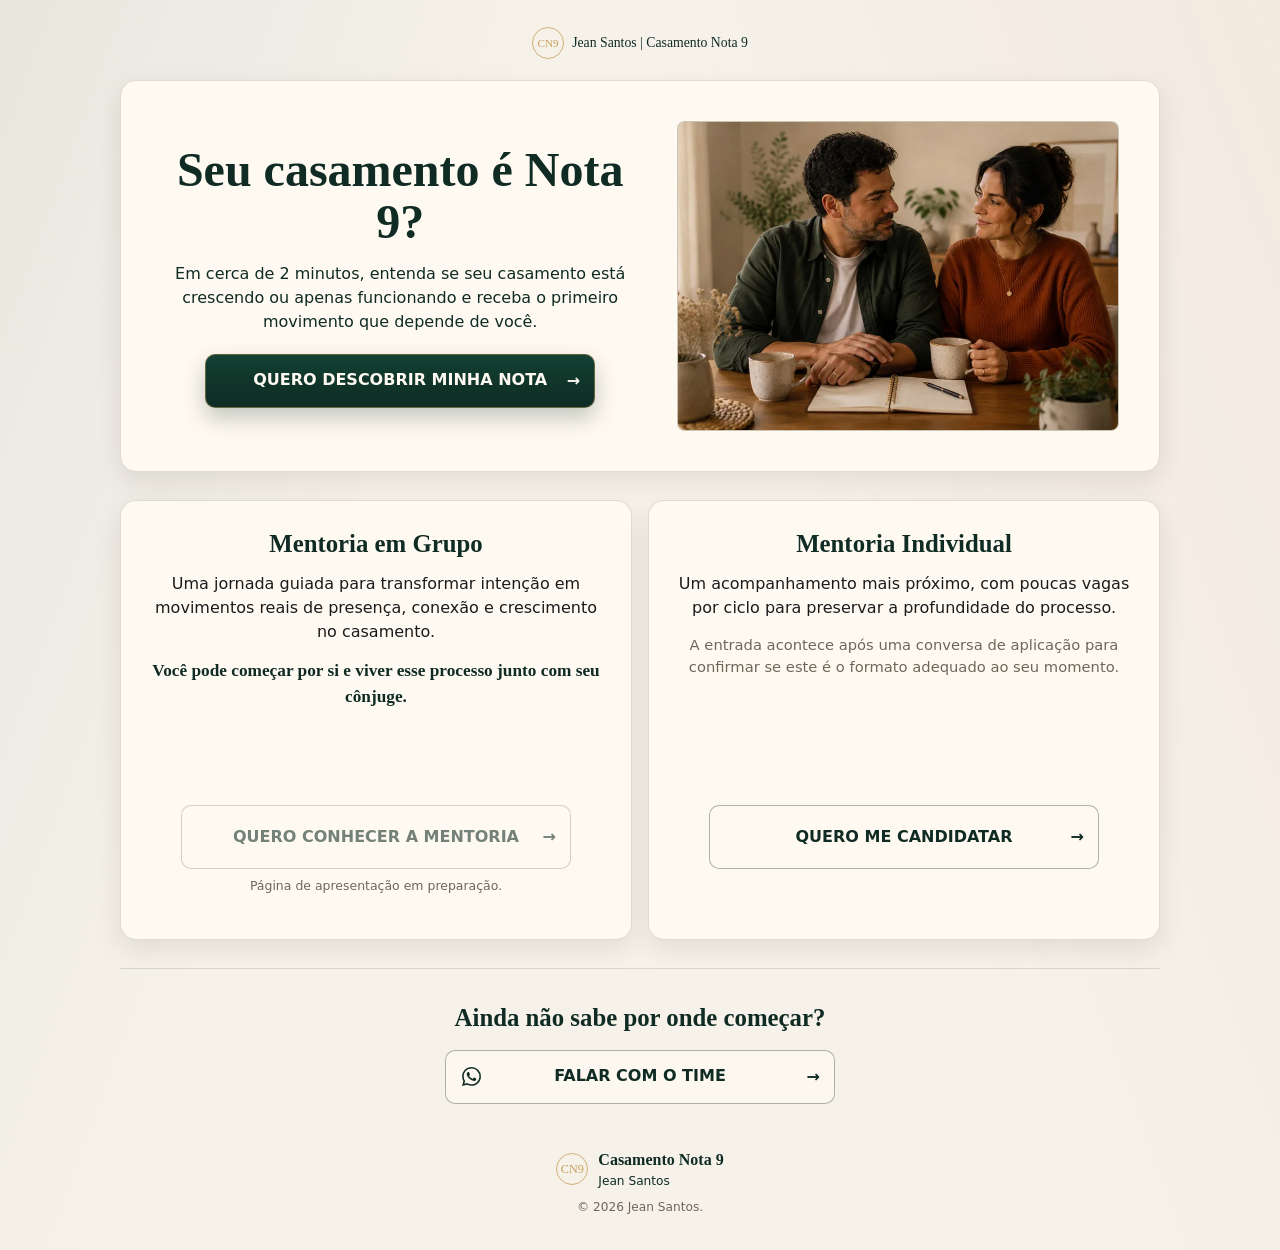
==== linkbio/index.html @ d544484c "feat: publish link bio hub" ====
<!doctype html>
<html lang="pt-BR">
  <head>
    <meta charset="utf-8">
    <meta name="viewport" content="width=device-width, initial-scale=1">
    <meta name="description" content="Comece pelo Diagnóstico Casamento Nota 9 ou conheça os acompanhamentos de Jean Santos para dar o próximo passo.">
    <meta name="theme-color" content="#f6f2ea">
    <link rel="canonical" href="https://casamentonota9.vercel.app/linkbio">
    <meta property="og:type" content="website">
    <meta property="og:locale" content="pt_BR">
    <meta property="og:site_name" content="Casamento Nota 9">
    <meta property="og:title" content="Casamento Nota 9 | Diagnóstico e Mentorias">
    <meta property="og:description" content="Comece pelo Diagnóstico ou conheça os acompanhamentos para dar o próximo passo.">
    <meta property="og:url" content="https://casamentonota9.vercel.app/linkbio">
    <meta property="og:image" content="https://casamentonota9.vercel.app/quiz/assets/images/intro-casal-presente.jpg">
    <meta property="og:image:width" content="1280">
    <meta property="og:image:height" content="800">
    <meta property="og:image:alt" content="Casal conversando com proximidade e atenção em casa.">
    <title>Casamento Nota 9 | Diagnóstico e Mentorias</title>
    <link rel="icon" href="/quiz/assets/icons/favicon.svg?v=20260721-1" type="image/svg+xml">
    <link rel="preload" href="/linkbio/assets/images/casal-presente.webp" as="image" type="image/webp" fetchpriority="high">
    <link rel="stylesheet" href="/quiz/assets/css/styles.css?v=20260721-1">
    <link rel="stylesheet" href="/linkbio/assets/css/styles.css?v=20260722-4">
  </head>
  <body class="linkbio-body">
    <div class="linkbio-shell">
      <header class="brand-header linkbio-header" aria-label="Identidade Casamento Nota 9">
        <span class="brand-mark" aria-hidden="true">CN9</span>
        <span>Jean Santos | Casamento Nota 9</span>
      </header>

      <main class="linkbio-page">
        <section class="diagnostic-card" aria-labelledby="diagnostic-title">
          <div class="diagnostic-copy">
            <h1 id="diagnostic-title">Seu casamento é Nota 9?</h1>
            <p>Em cerca de 2 minutos, entenda se seu casamento está crescendo ou apenas funcionando e receba o primeiro movimento que depende de você.</p>
            <a class="button button-primary destination-cta" data-destination="diagnostico" href="https://casamentonota9.vercel.app/quiz">
              <span class="button-label">QUERO DESCOBRIR MINHA NOTA</span>
              <span class="button-arrow" aria-hidden="true">&rarr;</span>
            </a>
          </div>

          <figure class="diagnostic-visual">
            <picture>
              <source srcset="/linkbio/assets/images/casal-presente.webp" type="image/webp">
              <img src="/quiz/assets/images/intro-casal-presente.jpg" alt="Casal conversando com proximidade e atenção enquanto faz planos em casa." width="1280" height="800" loading="eager" decoding="async" fetchpriority="high">
            </picture>
          </figure>
        </section>

        <section class="mentoring-section" aria-label="Acompanhamentos">
          <div class="mentoring-grid">
            <article class="mentoring-card">
              <div class="mentoring-copy">
                <h2>Mentoria em Grupo</h2>
                <p>Uma jornada guiada para transformar intenção em movimentos reais de presença, conexão e crescimento no casamento.</p>
                <p class="card-highlight">Você pode começar por si e viver esse processo junto com seu cônjuge.</p>
              </div>
              <div class="card-action">
                <button class="button button-secondary destination-cta is-disabled" id="group-mentoring-cta" type="button" data-destination="mentoria_grupo" aria-disabled="true" aria-describedby="group-mentoring-status">
                  <span class="button-label">QUERO CONHECER A MENTORIA</span>
                  <span class="button-arrow" aria-hidden="true">&rarr;</span>
                </button>
                <p class="availability-note" id="group-mentoring-status">Página de apresentação em preparação.</p>
              </div>
            </article>

            <article class="mentoring-card">
              <div class="mentoring-copy">
                <h2>Mentoria Individual</h2>
                <p>Um acompanhamento mais próximo, com poucas vagas por ciclo para preservar a profundidade do processo.</p>
                <p class="application-note">A entrada acontece após uma conversa de aplicação para confirmar se este é o formato adequado ao seu momento.</p>
              </div>
              <div class="card-action">
                <a class="button button-secondary destination-cta" id="individual-mentoring-cta" data-destination="mentoria_individual" href="https://wa.me/554391392143" target="_blank" rel="noopener noreferrer">
                  <span class="button-label">QUERO ME CANDIDATAR</span>
                  <span class="button-arrow" aria-hidden="true">&rarr;</span>
                </a>
              </div>
            </article>
          </div>
        </section>

        <section class="care-section" aria-labelledby="care-title">
          <h2 id="care-title">Ainda não sabe por onde começar?</h2>
          <a class="button button-secondary destination-cta" id="care-team-cta" data-destination="time_cuidados" href="https://wa.me/554391392143" target="_blank" rel="noopener noreferrer">
            <svg class="whatsapp-icon" aria-hidden="true" viewBox="0 0 24 24" focusable="false">
              <path d="M17.472 14.382c-.297-.149-1.758-.867-2.03-.967-.273-.099-.471-.148-.67.15-.197.297-.767.966-.94 1.164-.173.199-.347.223-.644.075-.297-.15-1.255-.463-2.39-1.475-.883-.788-1.48-1.761-1.653-2.059-.173-.297-.018-.458.13-.606.134-.133.298-.347.446-.52.149-.174.198-.298.298-.497.099-.198.05-.371-.025-.52-.075-.149-.669-1.612-.916-2.207-.242-.579-.487-.5-.669-.51-.173-.008-.371-.01-.57-.01-.198 0-.52.075-.792.372-.272.297-1.04 1.016-1.04 2.479 0 1.462 1.065 2.875 1.213 3.074.149.198 2.095 3.2 5.076 4.487.709.306 1.262.489 1.694.625.712.227 1.36.195 1.871.118.571-.085 1.758-.719 2.006-1.413.248-.694.248-1.289.173-1.413-.074-.124-.272-.198-.57-.347m-5.421 7.403h-.004a9.87 9.87 0 0 1-5.031-1.378l-.361-.214-3.741.982.998-3.648-.235-.374a9.86 9.86 0 0 1-1.51-5.26c.001-5.45 4.436-9.884 9.888-9.884 2.64 0 5.122 1.03 6.988 2.898a9.825 9.825 0 0 1 2.895 6.994c-.003 5.45-4.437 9.884-9.887 9.884m8.413-18.297A11.815 11.815 0 0 0 12.05 0C5.495 0 .16 5.335.157 11.892c0 2.096.547 4.142 1.588 5.945L.057 24l6.305-1.654a11.882 11.882 0 0 0 5.683 1.448h.005c6.554 0 11.89-5.335 11.893-11.893a11.821 11.821 0 0 0-3.48-8.413Z"/>
            </svg>
            <span class="button-label">FALAR COM O TIME</span>
            <span class="button-arrow" aria-hidden="true">&rarr;</span>
          </a>
        </section>
      </main>

      <footer class="linkbio-footer">
        <div class="footer-identity">
          <span class="brand-mark" aria-hidden="true">CN9</span>
          <p><strong>Casamento Nota 9</strong><span>Jean Santos</span></p>
        </div>
        <p>&copy; <span id="copyright-year">2026</span> Jean Santos.</p>
      </footer>
    </div>

    <script src="/quiz/assets/js/config.js?v=20260721-1" defer></script>
    <script src="/quiz/assets/js/tracking.js?v=20260722-3" defer></script>
    <script src="/linkbio/assets/js/config.js?v=20260722-3" defer></script>
    <script src="/linkbio/assets/js/app.js?v=20260722-3" defer></script>
  </body>
</html>
---- quiz/assets/css/styles.css ----
:root {
  --marfim: #f6f2ea;
  --marfim-2: #fffaf1;
  --areia: #e8ddcb;
  --areia-2: #d7c8ae;
  --verde: #0f2b23;
  --verde-2: #365a48;
  --terracota: #c65a3a;
  --ouro: #c8a15a;
  --azul: #2f5ba8;
  --grafite: #1b1b1b;
  --muted: #6f665a;
  --line: rgba(15, 43, 35, 0.14);
  --shadow: 0 18px 48px rgba(31, 24, 12, 0.12);
  --soft-shadow: 0 10px 26px rgba(31, 24, 12, 0.09);
  --radius: 16px;
  --radius-sm: 8px;
  --serif: Georgia, "Times New Roman", serif;
  --sans: Inter, system-ui, -apple-system, BlinkMacSystemFont, "Segoe UI", sans-serif;
  --panel-inline: 20px;
  --panel-block-start: 24px;
  --panel-block-end: 20px;
}

* {
  box-sizing: border-box;
}

html {
  background: var(--marfim);
  color: var(--grafite);
  overflow-x: hidden;
}

body {
  min-width: 320px;
  margin: 0;
  font-family: var(--sans);
  font-size: 16px;
  line-height: 1.5;
  letter-spacing: 0;
  color: var(--grafite);
  background:
    linear-gradient(110deg, rgba(15, 43, 35, 0.06), transparent 32%),
    linear-gradient(250deg, rgba(198, 90, 58, 0.06), transparent 38%),
    var(--marfim);
}

body::before {
  position: fixed;
  inset: 0;
  z-index: -1;
  pointer-events: none;
  content: "";
  background-image:
    linear-gradient(rgba(15, 43, 35, 0.025) 1px, transparent 1px),
    linear-gradient(90deg, rgba(15, 43, 35, 0.025) 1px, transparent 1px);
  background-size: 28px 28px;
  mask-image: linear-gradient(to bottom, rgba(0, 0, 0, 0.55), transparent 72%);
}

img {
  display: block;
  max-width: 100%;
}

a {
  color: inherit;
  text-decoration-color: rgba(198, 90, 58, 0.5);
  text-underline-offset: 0.2em;
}

button,
input {
  font: inherit;
}

button {
  cursor: pointer;
}

h1,
h2,
h3,
p {
  margin-top: 0;
}

h1,
h2,
h3 {
  font-family: var(--serif);
  color: var(--verde);
  font-weight: 600;
  line-height: 1.08;
  letter-spacing: 0;
}

h1 {
  font-size: 2.35rem;
}

h2 {
  font-size: 1.9rem;
}

h3 {
  font-size: 1.22rem;
}

.quiz-shell,
.result-shell {
  width: 100%;
  min-height: 100svh;
  display: flex;
  flex-direction: column;
  align-items: center;
  justify-content: center;
  gap: 12px;
  padding: 18px;
}

.quiz-card,
.result-page {
  width: min(100%, 440px);
  position: relative;
  overflow: hidden;
  border: 1px solid var(--line);
  border-radius: 28px;
  background:
    linear-gradient(180deg, rgba(255, 250, 241, 0.94), rgba(246, 242, 234, 0.96)),
    var(--marfim);
  box-shadow: var(--shadow);
}

.quiz-card {
  min-height: calc(100svh - 136px);
  display: flex;
  flex-direction: column;
}

.result-page {
  width: min(100%, 760px);
  overflow: hidden;
}

.brand-header {
  width: min(100%, 440px);
  display: flex;
  align-items: center;
  justify-content: center;
  gap: 8px;
  padding: 0 4px;
  color: var(--verde);
  font-family: var(--serif);
  font-size: 0.86rem;
  text-align: center;
}

.result-shell > .brand-header {
  width: min(100%, 760px);
}

.brand-mark {
  width: 32px;
  height: 32px;
  display: inline-grid;
  flex: 0 0 32px;
  place-items: center;
  border: 1px solid rgba(200, 161, 90, 0.8);
  border-radius: 50%;
  color: var(--ouro);
  font-size: 0.7rem;
  font-family: var(--serif);
}

.eyebrow {
  display: inline-flex;
  align-items: center;
  justify-content: center;
  gap: 8px;
  margin: 0 auto 14px;
  color: var(--terracota);
  font-family: var(--serif);
  font-size: 0.78rem;
  text-transform: uppercase;
  letter-spacing: 0;
}

.eyebrow::before,
.eyebrow::after {
  width: 28px;
  height: 1px;
  content: "";
  background: var(--ouro);
}

.intro-hero,
.instruction-panel,
.question-panel,
.interstitial-panel,
.processing-panel,
.lead-panel {
  width: 100%;
  flex: 1;
  display: flex;
  flex-direction: column;
  padding: var(--panel-block-start) var(--panel-inline) var(--panel-block-end);
}

.intro-hero {
  justify-content: flex-start;
  text-align: center;
}

.intro-hero h1 {
  font-size: 2.2rem;
}

.intro-main {
  margin-bottom: 18px;
  color: var(--verde);
  font-size: 1.06rem;
}

.support-text,
.microcopy,
.privacy-note,
.context-note,
.quiet-line {
  color: var(--muted);
  font-size: 0.92rem;
}

.intro-visual {
  width: 100%;
  height: clamp(180px, 50vw, 220px);
  display: block;
  overflow: hidden;
  margin: 6px 0 18px;
  border: 1px solid rgba(15, 43, 35, 0.14);
  border-radius: var(--radius);
  background: var(--areia);
  box-shadow: var(--soft-shadow);
}

.intro-visual img {
  width: 100%;
  height: 100%;
  object-fit: cover;
  object-position: center 48%;
}

.button {
  min-height: 54px;
  width: 100%;
  display: inline-flex;
  align-items: center;
  justify-content: center;
  gap: 12px;
  border-radius: 10px;
  border: 1px solid transparent;
  padding: 14px 18px;
  font-weight: 650;
  text-align: center;
  text-decoration: none;
  transition: transform 160ms ease, box-shadow 160ms ease, background 160ms ease, border-color 160ms ease;
}

.button:hover {
  transform: translateY(-1px);
}

.button:focus-visible,
.answer-option:focus-visible,
.back-button:focus-visible,
summary:focus-visible,
input:focus-visible {
  outline: 3px solid rgba(47, 91, 168, 0.24);
  outline-offset: 3px;
}

.button-primary {
  color: var(--marfim-2);
  background: linear-gradient(180deg, #124032, var(--verde));
  border-color: rgba(200, 161, 90, 0.45);
  box-shadow: 0 10px 22px rgba(15, 43, 35, 0.25);
}

.button-primary:disabled {
  cursor: not-allowed;
  opacity: 0.48;
  transform: none;
  box-shadow: none;
}

.button-secondary {
  color: var(--verde);
  background: rgba(255, 250, 241, 0.76);
  border-color: rgba(15, 43, 35, 0.34);
}

.button.loading {
  pointer-events: none;
  opacity: 0.7;
}

.mini-footer {
  width: min(100%, 440px);
  padding: 2px 16px 0;
  text-align: center;
}

.mini-footer p {
  margin-bottom: 4px;
  color: var(--muted);
  font-size: 0.74rem;
}

.mini-footer nav {
  display: inline-flex;
  flex-wrap: wrap;
  justify-content: center;
  gap: 8px;
  color: var(--verde);
  font-size: 0.76rem;
}

.result-shell > .mini-footer {
  width: min(100%, 760px);
}

.result-shell {
  justify-content: flex-start;
}

.instruction-panel {
  justify-content: flex-start;
  text-align: center;
}

.instruction-panel > p {
  color: var(--verde);
}

.instruction-notes {
  display: flex;
  flex-wrap: wrap;
  justify-content: center;
  gap: 6px 0;
  margin: 18px 0 22px;
  color: var(--muted) !important;
  font-size: 0.84rem;
}

.instruction-notes span + span::before {
  margin: 0 8px;
  color: var(--ouro);
  content: "·";
}

.question-panel {
  justify-content: flex-start;
}

.progress-row {
  display: grid;
  gap: 8px;
  margin-bottom: 18px;
}

.progress-pill {
  color: var(--muted);
  font-size: 0.82rem;
  font-weight: 700;
}

.progress-track {
  width: 100%;
  height: 7px;
  overflow: hidden;
  border: 1px solid rgba(15, 43, 35, 0.12);
  border-radius: 999px;
  background: rgba(232, 221, 203, 0.78);
}

.progress-track span {
  display: block;
  height: 100%;
  border-radius: inherit;
  background: var(--verde);
  transition: width 220ms ease;
}

.question-panel h1 {
  margin-bottom: 22px;
  font-size: 2.05rem;
}

.answers {
  display: grid;
  gap: 12px;
}

.answer-option {
  width: 100%;
  min-height: 66px;
  display: grid;
  grid-template-columns: 38px 1fr 26px;
  gap: 12px;
  align-items: center;
  border: 1px solid rgba(15, 43, 35, 0.15);
  border-radius: var(--radius-sm);
  padding: 12px;
  text-align: left;
  color: var(--grafite);
  background: rgba(255, 250, 241, 0.72);
  transition: border-color 160ms ease, background 160ms ease, transform 160ms ease;
}

.answer-option:hover {
  border-color: rgba(15, 43, 35, 0.35);
  transform: translateY(-1px);
}

.answer-option.selected {
  border-color: var(--verde);
  background: rgba(54, 90, 72, 0.11);
}

.answer-letter,
.answer-check {
  width: 34px;
  height: 34px;
  display: inline-grid;
  place-items: center;
  border: 1px solid var(--line);
  border-radius: 50%;
  color: var(--verde);
  background: rgba(255, 250, 241, 0.8);
  font-weight: 700;
}

.answer-option.selected .answer-letter,
.answer-option.selected .answer-check {
  color: var(--marfim-2);
  background: var(--verde);
}

.answer-check {
  opacity: 0;
  transform: scale(0.85);
}

.answer-option.selected .answer-check {
  opacity: 1;
  transform: scale(1);
}

.back-button {
  width: max-content;
  display: inline-flex;
  align-self: flex-start;
  align-items: center;
  gap: 8px;
  margin-top: 18px;
  border: 0;
  padding: 10px 0;
  color: var(--verde);
  background: transparent;
}

.interstitial-panel {
  justify-content: flex-start;
  text-align: center;
}

.processing-panel {
  justify-content: center;
  text-align: center;
}

.interstitial-panel h1 {
  font-size: 2.2rem;
}

.interstitial-panel > p {
  color: var(--verde);
}

.interstitial-panel .back-button {
  align-self: flex-start;
}

.scene-visual {
  display: block;
  aspect-ratio: 4 / 3;
  overflow: hidden;
  margin: 22px 0;
  border: 1px solid rgba(15, 43, 35, 0.12);
  border-radius: var(--radius);
  background: var(--areia);
  box-shadow: var(--soft-shadow);
}

.scene-visual img {
  width: 100%;
  height: 100%;
  object-fit: cover;
}

.processing-mark {
  display: flex;
  justify-content: center;
  gap: 8px;
  margin-bottom: 22px;
}

.processing-mark span {
  width: 12px;
  height: 12px;
  border-radius: 50%;
  background: var(--verde);
  animation: pulse 900ms ease-in-out infinite;
}

.processing-mark span:nth-child(2) {
  animation-delay: 120ms;
  background: var(--ouro);
}

.processing-mark span:nth-child(3) {
  animation-delay: 240ms;
  background: var(--terracota);
}

.processing-bar {
  height: 8px;
  overflow: hidden;
  margin-top: 22px;
  border-radius: 999px;
  background: var(--areia);
}

.processing-bar span {
  display: block;
  width: 44%;
  height: 100%;
  border-radius: inherit;
  background: var(--verde);
  animation: loading 1500ms ease-in-out infinite;
}

@keyframes pulse {
  0%,
  100% {
    transform: translateY(0);
    opacity: 0.45;
  }
  50% {
    transform: translateY(-5px);
    opacity: 1;
  }
}

@keyframes loading {
  0% {
    transform: translateX(-100%);
  }
  100% {
    transform: translateX(240%);
  }
}

.lead-panel {
  text-align: center;
}

.lead-panel h1 {
  font-size: 2.3rem;
}

.authority-layout {
  display: grid;
  gap: 16px;
  align-items: start;
  margin: 18px 0;
}

.jean-photo {
  width: 100%;
  justify-self: center;
  overflow: hidden;
  aspect-ratio: 8 / 5;
  border: 1px solid rgba(15, 43, 35, 0.12);
  border-radius: var(--radius);
  background: var(--areia);
  box-shadow: var(--soft-shadow);
}

.jean-photo img {
  width: 100%;
  height: 100%;
  object-fit: cover;
}

.authority-copy {
  text-align: left;
}

.authority-copy h2,
.form-heading h2 {
  margin-bottom: 8px;
  font-family: var(--sans);
  font-size: 1.05rem;
  line-height: 1.32;
}

.thesis-line {
  margin-bottom: 0;
  color: var(--terracota);
  font-family: var(--serif);
  font-size: 1.2rem;
  line-height: 1.2;
}

.proof-grid {
  display: grid;
  gap: 8px;
  margin: 10px 0 18px;
  text-align: left;
}

.proof-grid span {
  display: grid;
  grid-template-columns: 28px 1fr;
  gap: 10px;
  align-items: start;
  padding: 6px 2px;
  color: var(--verde);
  font-size: 0.9rem;
}

.proof-grid span::before,
.fit-list li::before {
  width: 28px;
  height: 28px;
  display: inline-grid;
  place-items: center;
  content: "✓";
  border-radius: 50%;
  color: var(--ouro);
  background: var(--verde);
  font-weight: 700;
}

.lead-form {
  display: grid;
  gap: 10px;
  margin-top: 6px;
  padding: 14px;
  border: 1px solid var(--line);
  border-radius: var(--radius);
  background: rgba(255, 250, 241, 0.78);
  box-shadow: var(--soft-shadow);
}

.form-heading {
  text-align: left;
}

.form-heading p {
  margin-bottom: 2px;
  color: var(--muted);
  font-size: 0.9rem;
}

.lead-form label {
  display: grid;
  gap: 6px;
  text-align: left;
}

.lead-form label span {
  color: var(--verde);
  font-size: 0.82rem;
  font-weight: 700;
}

.lead-form input {
  width: 100%;
  min-height: 52px;
  border: 1px solid rgba(15, 43, 35, 0.16);
  border-radius: var(--radius-sm);
  padding: 12px 14px;
  color: var(--grafite);
  background: rgba(255, 250, 241, 0.9);
}

.lead-form .privacy-note {
  margin-bottom: 0;
  font-size: 0.78rem;
}

.section-band {
  width: 100%;
  margin: 0;
  padding: 30px 22px;
  border: 0;
  border-top: 1px solid var(--line);
  border-radius: 0;
  background: transparent;
  box-shadow: none;
}

.section-band > :last-child {
  margin-bottom: 0;
}

.result-page .eyebrow {
  display: flex;
  width: max-content;
  max-width: 100%;
}

.result-hero {
  border-top: 0;
  text-align: center;
  background:
    linear-gradient(180deg, rgba(255, 250, 241, 0.88), rgba(232, 221, 203, 0.28)),
    var(--marfim-2);
}

.score-badge {
  display: flex;
  justify-content: center;
  align-items: baseline;
  gap: 10px;
  margin: 14px 0;
  color: var(--verde);
}

.score-badge strong {
  font-family: var(--serif);
  font-size: 7rem;
  font-weight: 500;
  line-height: 0.9;
}

.score-badge span {
  color: var(--ouro);
  font-family: var(--serif);
  font-size: 4.4rem;
}

.goal-line,
.law-line,
.value-statement,
.strong-copy {
  color: var(--verde);
  font-family: var(--serif);
  font-size: 1.7rem;
  line-height: 1.14;
}

.score-scale {
  display: grid;
  grid-template-columns: repeat(4, 1fr);
  overflow: hidden;
  margin-top: 20px;
  border: 1px solid var(--line);
  border-radius: 12px;
}

.score-scale div {
  min-height: 112px;
  display: grid;
  align-content: start;
  gap: 5px;
  padding: 12px 8px;
  border-right: 1px solid var(--line);
  color: var(--verde);
  background: rgba(255, 250, 241, 0.72);
}

.score-scale div:last-child {
  border-right: 0;
}

.score-scale .active {
  color: var(--marfim-2);
  background: var(--verde);
}

.score-scale strong {
  font-family: var(--serif);
  font-size: 1.25rem;
}

.score-scale span {
  font-size: 0.78rem;
  font-weight: 800;
}

.score-scale small {
  color: inherit;
  font-size: 0.68rem;
  line-height: 1.25;
  opacity: 0.82;
}

.evidence-grid,
.reading-grid,
.work-grid,
.testimonial-grid {
  display: grid;
  gap: 12px;
}

.evidence-grid article,
.reading-grid article,
.work-grid article,
.testimonial-grid article {
  border: 1px solid var(--line);
  border-radius: var(--radius-sm);
  padding: 14px;
  background: rgba(246, 242, 234, 0.66);
}

.evidence-grid article {
  display: grid;
  grid-template-columns: 28px 1fr;
  gap: 12px;
  color: var(--verde);
}

.evidence-grid span {
  color: var(--ouro);
}

.reading-grid ul,
.pricing-section ul {
  padding-left: 18px;
  margin-bottom: 0;
}

.risk-card {
  border-color: rgba(198, 90, 58, 0.3) !important;
  background: rgba(198, 90, 58, 0.08) !important;
}

.first-step-card {
  display: grid;
  gap: 12px;
  margin: 18px 0;
  padding: 18px;
  border: 1px solid rgba(200, 161, 90, 0.5);
  border-radius: var(--radius);
  color: var(--marfim-2);
  background:
    linear-gradient(160deg, rgba(54, 90, 72, 0.85), var(--verde)),
    var(--verde);
  box-shadow: 0 18px 36px rgba(15, 43, 35, 0.22);
}

.first-step-card h3,
.first-step-card p {
  color: var(--marfim-2);
}

.step-label {
  width: max-content;
  max-width: 100%;
  padding: 6px 10px;
  border: 1px solid rgba(200, 161, 90, 0.45);
  border-radius: 999px;
  color: var(--ouro);
  font-size: 0.78rem;
  text-transform: uppercase;
}

blockquote {
  margin: 0;
  padding: 14px;
  border-left: 3px solid var(--ouro);
  border-radius: var(--radius-sm);
  color: var(--marfim-2);
  background: rgba(255, 250, 241, 0.08);
  font-family: var(--serif);
  font-size: 1.08rem;
}

.closing-line {
  color: var(--verde);
}

.movement-section,
.influence-section,
.offer-hero,
.pricing-section,
.final-cta {
  color: var(--marfim-2);
  background:
    linear-gradient(150deg, rgba(54, 90, 72, 0.85), var(--verde)),
    var(--verde);
}

.movement-section h2,
.movement-section p,
.influence-section h2,
.influence-section p,
.offer-hero h2,
.offer-hero p,
.pricing-section h2,
.pricing-section p,
.pricing-section li,
.final-cta h2,
.final-cta p {
  color: var(--marfim-2);
}

.movement-section .eyebrow,
.influence-section .eyebrow,
.offer-hero .eyebrow,
.pricing-section .eyebrow {
  color: var(--ouro);
}

.movement-map {
  position: relative;
  overflow: hidden;
  margin: 22px 0;
  border: 1px solid rgba(255, 250, 241, 0.2);
  border-radius: var(--radius);
  background: rgba(255, 250, 241, 0.08);
  box-shadow: 0 18px 36px rgba(5, 22, 17, 0.28);
}

.movement-map::after {
  position: absolute;
  inset: 38% 0 0;
  z-index: 1;
  pointer-events: none;
  content: "";
  background: linear-gradient(180deg, transparent, rgba(5, 22, 17, 0.88));
}

.path-diagram {
  position: absolute;
  inset: auto 12px 14px;
  z-index: 2;
  display: grid;
  grid-template-columns: 1fr auto 1fr;
  gap: 8px;
  align-items: center;
}

.movement-visual,
.offer-visual,
.mentorship-visual {
  display: block;
  overflow: hidden;
  border: 1px solid rgba(255, 250, 241, 0.2);
  border-radius: var(--radius);
  background: rgba(255, 250, 241, 0.08);
  box-shadow: 0 18px 36px rgba(5, 22, 17, 0.28);
}

.movement-visual {
  aspect-ratio: 3 / 4;
  border: 0;
  border-radius: 0;
  box-shadow: none;
}

.offer-visual {
  aspect-ratio: 4 / 5;
  margin: 22px 0;
}

.mentorship-visual {
  aspect-ratio: 8 / 5;
  margin: 22px 0;
  border-color: var(--line);
  background: var(--areia);
  box-shadow: var(--soft-shadow);
}

.movement-visual img,
.offer-visual img,
.mentorship-visual img {
  width: 100%;
  height: 100%;
  object-fit: cover;
}

.path-diagram div:not(.center-dot) {
  display: grid;
  place-items: center;
  gap: 1px;
  text-align: center;
  text-shadow: 0 2px 8px rgba(5, 22, 17, 0.8);
}

.path-diagram span {
  color: var(--areia);
  font-size: 0.72rem;
  text-transform: uppercase;
}

.path-diagram strong {
  color: var(--ouro);
  font-family: var(--serif);
  font-size: 1rem;
}

.center-dot {
  width: 50px;
  height: 50px;
  display: grid;
  place-items: center;
  border: 1px solid rgba(255, 250, 241, 0.45);
  border-radius: 50%;
  color: var(--marfim-2);
  background: rgba(15, 43, 35, 0.82);
  box-shadow: 0 5px 16px rgba(5, 22, 17, 0.35);
  font-weight: 800;
  text-transform: uppercase;
  font-size: 0.75rem;
}

.influence-visual {
  width: min(100%, 390px);
  aspect-ratio: 1;
  position: relative;
  margin: 22px auto;
  overflow: hidden;
  border: 1px solid rgba(255, 250, 241, 0.34);
  border-radius: 50%;
  background: #eee7dc;
  box-shadow: inset 0 0 38px rgba(15, 43, 35, 0.12), 0 18px 36px rgba(5, 22, 17, 0.24);
}

.influence-layer,
.influence-label {
  position: absolute;
  left: 50%;
  transform: translateX(-50%);
}

.influence-layer {
  top: 50%;
  border: 1px solid rgba(255, 250, 241, 0.7);
  border-radius: 50%;
  transform: translate(-50%, -50%);
}

.influence-layer-middle {
  width: 72%;
  height: 72%;
  background: #7e9177;
  box-shadow: 0 14px 34px rgba(15, 43, 35, 0.14);
}

.influence-layer-inner {
  width: 39%;
  height: 39%;
  background: #244b3a;
  box-shadow: 0 12px 26px rgba(5, 22, 17, 0.25);
}

.influence-label {
  z-index: 2;
  text-align: center;
  line-height: 1.18;
}

.influence-label-outer {
  top: 8%;
  width: 72%;
  color: var(--verde);
  font-size: 0.8rem;
  font-weight: 750;
}

.influence-label-middle {
  top: 24%;
  width: 58%;
  color: var(--marfim-2);
  font-size: 0.84rem;
  font-weight: 700;
  text-shadow: 0 2px 8px rgba(5, 22, 17, 0.35);
}

.influence-label-inner {
  top: 50%;
  width: 35%;
  color: var(--marfim-2);
  font-family: var(--serif);
  font-size: 1.08rem;
  line-height: 1.12;
  transform: translate(-50%, -50%);
  text-shadow: 0 2px 10px rgba(5, 22, 17, 0.5);
}

.fit-list {
  display: grid;
  gap: 10px;
  padding: 0;
  list-style: none;
}

.fit-list li {
  display: grid;
  grid-template-columns: 28px 1fr;
  gap: 12px;
  align-items: start;
  padding: 12px;
  border: 1px solid var(--line);
  border-radius: var(--radius-sm);
  background: rgba(246, 242, 234, 0.62);
}

.timeline {
  display: grid;
  gap: 12px;
}

.timeline article {
  display: grid;
  grid-template-columns: 42px 1fr;
  gap: 12px;
}

.timeline article > span {
  width: 42px;
  height: 42px;
  display: grid;
  place-items: center;
  border-radius: 50%;
  color: var(--marfim-2);
  background: var(--verde);
  font-weight: 800;
}

.timeline h3 {
  margin-bottom: 4px;
}

.value-statement {
  margin-top: 22px;
  padding: 18px;
  border-radius: var(--radius);
  color: var(--marfim-2);
  background: var(--verde);
}

.testimonial-grid article {
  background: rgba(255, 250, 241, 0.82);
}

.testimonial-grid strong,
.testimonial-grid span {
  display: block;
  color: var(--verde);
}

.testimonial-grid span {
  color: var(--muted);
  font-size: 0.85rem;
}

.pricing-section .installment-price {
  margin-bottom: 4px;
  color: var(--ouro);
  font-family: var(--serif);
  font-size: 2.35rem;
  font-weight: 400;
  line-height: 1.05;
  white-space: nowrap;
}

.pricing-section .installment-price strong {
  color: inherit;
  font-family: inherit;
  font-weight: 700;
}

.pricing-section {
  text-align: center;
}

.pricing-section ul {
  width: max-content;
  max-width: 100%;
  margin-inline: auto;
  text-align: left;
}

.cash-price {
  margin-top: 0;
  color: var(--ouro) !important;
  font-family: var(--serif);
  font-size: 1.45rem;
  line-height: 1.2;
}

.pricing-section .button {
  margin-top: 18px;
}

.pricing-section .privacy-note,
.final-cta .privacy-note {
  margin-top: 10px;
  color: rgba(255, 250, 241, 0.78);
}

.faq-section details {
  border-bottom: 1px solid var(--line);
}

.faq-section details:last-child {
  border-bottom: 0;
}

.faq-section summary {
  min-height: 56px;
  display: flex;
  align-items: center;
  justify-content: space-between;
  gap: 14px;
  color: var(--verde);
  cursor: pointer;
  font-weight: 700;
  list-style: none;
}

.faq-section summary::-webkit-details-marker {
  display: none;
}

.faq-section summary::after {
  content: "+";
  color: var(--ouro);
  font-size: 1.4rem;
}

.faq-section details[open] summary::after {
  content: "−";
}

.faq-section details p {
  padding-bottom: 16px;
  color: var(--muted);
}

.final-cta {
  text-align: center;
}

.legal-page {
  width: min(100% - 28px, 760px);
  margin: 18px auto;
  padding: 24px;
  border: 1px solid var(--line);
  border-radius: var(--radius);
  background: rgba(255, 250, 241, 0.86);
  box-shadow: var(--shadow);
}

.legal-page section {
  padding: 16px 0;
  border-top: 1px solid var(--line);
}

.page-shell {
  width: 100%;
  min-height: 100svh;
  display: flex;
  flex-direction: column;
  align-items: center;
  gap: 12px;
  padding: 18px;
}

.page-shell .legal-page {
  width: min(100%, 620px);
  margin: 0;
}

.page-shell > .brand-header {
  width: min(100%, 620px);
}

.legal-shell > .brand-header,
.legal-shell .legal-page {
  width: min(100%, 760px);
}

.page-shell > .mini-footer {
  width: min(100%, 620px);
}

.thank-you-page > h1,
.thank-you-page > p,
.thank-you-page > .eyebrow {
  text-align: center;
}

.thankyou-steps {
  padding: 0;
  margin: 24px 0;
  list-style: none;
  counter-reset: thankyou-step;
}

.thankyou-steps li {
  display: grid;
  grid-template-columns: 36px 1fr;
  gap: 12px;
  padding: 16px 0;
  border-top: 1px solid var(--line);
  counter-increment: thankyou-step;
}

.thankyou-steps li::before {
  width: 36px;
  height: 36px;
  display: grid;
  place-items: center;
  border-radius: 50%;
  content: counter(thankyou-step);
  color: var(--marfim-2);
  background: var(--verde);
  font-weight: 800;
}

.thankyou-steps h2 {
  margin-bottom: 4px;
  font-size: 1.2rem;
}

.thankyou-steps p {
  margin-bottom: 0;
  color: var(--muted);
}

.thankyou-note {
  display: grid;
  gap: 4px;
  margin: 0 0 20px;
  padding: 4px 0 4px 14px;
  border-left: 2px solid var(--ouro);
}

.thankyou-note h2 {
  margin-bottom: 0;
  font-size: 1.15rem;
}

.thankyou-note p {
  margin-bottom: 0;
  color: var(--muted);
}

@media (min-width: 720px) {
  :root {
    --panel-inline: 28px;
    --panel-block-start: 28px;
    --panel-block-end: 28px;
  }

  .quiz-shell,
  .result-shell {
    padding: 32px;
  }

  .quiz-card {
    min-height: min(780px, calc(100svh - 152px));
  }

  .section-band {
    width: 100%;
    padding: 38px 36px;
  }

  h1 {
    font-size: 3rem;
  }

  h2 {
    font-size: 2.25rem;
  }

  .intro-hero h1 {
    font-size: 2.5rem;
  }

  .scene-visual {
    aspect-ratio: 8 / 5;
  }

  .movement-visual {
    aspect-ratio: 16 / 9;
  }

  .offer-visual {
    aspect-ratio: 8 / 5;
  }

  .pricing-section .installment-price {
    font-size: 3.4rem;
  }

  .pricing-section .cash-price {
    font-size: 1.8rem;
  }

  .testimonial-grid {
    grid-template-columns: repeat(3, 1fr);
  }

  .work-grid,
  .evidence-grid {
    grid-template-columns: repeat(2, 1fr);
  }
}

@media (max-width: 390px) {
  :root {
    --panel-inline: 16px;
    --panel-block-start: 20px;
    --panel-block-end: 16px;
  }

  .quiz-shell,
  .result-shell {
    padding: 10px;
  }

  .quiz-card,
  .result-page {
    border-radius: 22px;
  }

  .quiz-card {
    min-height: calc(100svh - 126px);
  }

  h1 {
    font-size: 2rem;
  }

  h2 {
    font-size: 1.68rem;
  }

  .intro-hero,
  .instruction-panel,
  .question-panel,
  .interstitial-panel,
  .processing-panel,
  .lead-panel {
    padding: var(--panel-block-start) var(--panel-inline) var(--panel-block-end);
  }

  .brand-header {
    padding-inline: 2px;
    font-size: 0.78rem;
  }

  .answer-option {
    grid-template-columns: 34px 1fr 24px;
    gap: 10px;
    padding: 10px;
  }

  .answer-letter,
  .answer-check {
    width: 30px;
    height: 30px;
  }

  .score-scale {
    grid-template-columns: repeat(2, 1fr);
  }

  .score-scale div:nth-child(2) {
    border-right: 0;
  }

  .score-scale div:nth-child(1),
  .score-scale div:nth-child(2) {
    border-bottom: 1px solid var(--line);
  }

  .path-diagram {
    gap: 6px;
  }

  .path-diagram strong {
    font-size: 0.92rem;
  }

  .center-dot {
    width: 50px;
    height: 50px;
    font-size: 0.68rem;
  }

  .influence-label-inner {
    font-size: 0.96rem;
  }

  .page-shell {
    padding: 10px;
  }
}

@media (prefers-reduced-motion: reduce) {
  *,
  *::before,
  *::after {
    scroll-behavior: auto !important;
    transition-duration: 0.01ms !important;
    animation-duration: 0.01ms !important;
    animation-iteration-count: 1 !important;
  }
}
---- linkbio/assets/css/styles.css ----
.linkbio-body {
  min-width: 320px;
}

.linkbio-shell {
  width: 100%;
  min-height: 100svh;
  display: flex;
  flex-direction: column;
  align-items: center;
  gap: 14px;
  padding: 12px 10px 24px;
}

.linkbio-header,
.linkbio-page,
.linkbio-footer {
  width: min(100%, 1040px);
}

.linkbio-header {
  min-height: 38px;
}

.linkbio-page {
  display: grid;
  gap: 18px;
}

.diagnostic-card,
.mentoring-card {
  border: 1px solid var(--line);
  border-radius: var(--radius);
  background: var(--marfim-2);
  box-shadow: var(--soft-shadow);
}

.diagnostic-card {
  display: grid;
  gap: 24px;
  padding: 28px 18px 18px;
}

.diagnostic-copy {
  min-width: 0;
  display: flex;
  flex-direction: column;
  align-items: center;
  text-align: center;
}

.diagnostic-copy h1 {
  margin-bottom: 14px;
  font-size: 2.35rem;
}

.diagnostic-copy > p {
  max-width: 500px;
  margin-bottom: 20px;
  color: var(--verde);
}

.destination-cta {
  position: relative;
  width: min(100%, 390px);
  margin-inline: auto;
  padding-inline: 34px;
}

.destination-cta .button-label {
  width: 100%;
  line-height: 1.3;
  text-align: center;
}

.destination-cta .button-arrow {
  position: absolute;
  right: 14px;
  flex: 0 0 auto;
}

.diagnostic-visual {
  width: 100%;
  aspect-ratio: 8 / 5;
  overflow: hidden;
  margin: 0;
  border: 1px solid var(--line);
  border-radius: var(--radius-sm);
  background: var(--areia);
}

.diagnostic-visual picture,
.diagnostic-visual img {
  width: 100%;
  height: 100%;
  display: block;
}

.diagnostic-visual img {
  object-fit: cover;
  object-position: center 48%;
}

.mentoring-section {
  display: block;
}

.mentoring-grid {
  display: grid;
  gap: 16px;
}

.mentoring-card {
  min-width: 0;
  display: flex;
  flex-direction: column;
  justify-content: space-between;
  padding: 24px 18px 20px;
}

.mentoring-copy {
  display: flex;
  flex-direction: column;
  align-items: center;
  text-align: center;
}

.mentoring-card h2 {
  margin: 0 0 14px;
  color: var(--verde);
  font-family: var(--serif);
  font-size: 1.55rem;
}

.mentoring-card p {
  margin-bottom: 14px;
}

.mentoring-card .card-highlight {
  color: var(--verde);
  font-family: var(--serif);
  font-size: 1.08rem;
  font-weight: 700;
}

.application-note {
  color: var(--muted);
  font-size: 0.92rem;
}

.card-action {
  height: 110px;
  min-height: 110px;
  display: grid;
  grid-template-rows: 64px 38px;
  gap: 8px;
  align-content: end;
  margin-top: 12px;
}

.card-action .button {
  min-height: 64px;
  height: 100%;
}

.availability-note {
  align-self: start;
  margin: 0;
  color: var(--muted);
  font-size: 0.78rem;
  text-align: center;
}

.destination-cta.is-disabled {
  cursor: not-allowed;
  opacity: 0.58;
  box-shadow: none;
}

.destination-cta.is-disabled:hover {
  transform: none;
}

.care-section {
  padding: 28px 16px 10px;
  border-top: 1px solid var(--line);
  text-align: center;
}

.care-section h2 {
  margin-bottom: 18px;
  font-size: 1.55rem;
}

.care-section .destination-cta {
  padding-inline: 44px;
}

.whatsapp-icon {
  position: absolute;
  left: 16px;
  width: 19px;
  height: 19px;
  flex: 0 0 19px;
  fill: currentColor;
}

.linkbio-footer {
  padding: 16px 16px 0;
  color: var(--muted);
  text-align: center;
}

.footer-identity {
  display: inline-flex;
  align-items: center;
  gap: 10px;
  margin-bottom: 8px;
}

.footer-identity p {
  display: grid;
  margin: 0;
  color: var(--verde);
  text-align: left;
}

.footer-identity strong {
  font-family: var(--serif);
  font-weight: 600;
}

.footer-identity span,
.linkbio-footer > p {
  font-size: 0.76rem;
}

.linkbio-footer > p {
  margin-bottom: 0;
}

@media (min-width: 760px) {
  .linkbio-shell {
    gap: 18px;
    padding: 24px 28px 34px;
  }

  .linkbio-page {
    gap: 28px;
  }

  .diagnostic-card {
    grid-template-columns: minmax(0, 1.04fr) minmax(330px, 0.96fr);
    gap: 38px;
    align-items: center;
    padding: 40px;
  }

  .diagnostic-copy {
    align-items: center;
  }

  .diagnostic-copy h1 {
    font-size: 3rem;
  }

  .diagnostic-visual {
    min-height: 310px;
  }

  .mentoring-grid {
    grid-template-columns: repeat(2, minmax(0, 1fr));
    align-items: stretch;
  }

  .mentoring-card {
    min-height: 440px;
    padding: 30px 28px 24px;
  }

  .care-section {
    padding-top: 36px;
  }
}

@media (max-width: 359px) {
  .diagnostic-card,
  .mentoring-card {
    padding-inline: 15px;
  }

  .diagnostic-copy h1 {
    font-size: 2.1rem;
  }
}

@media (prefers-reduced-motion: reduce) {
  *,
  *::before,
  *::after {
    scroll-behavior: auto !important;
    transition-duration: 0.01ms !important;
    animation-duration: 0.01ms !important;
    animation-iteration-count: 1 !important;
  }
}
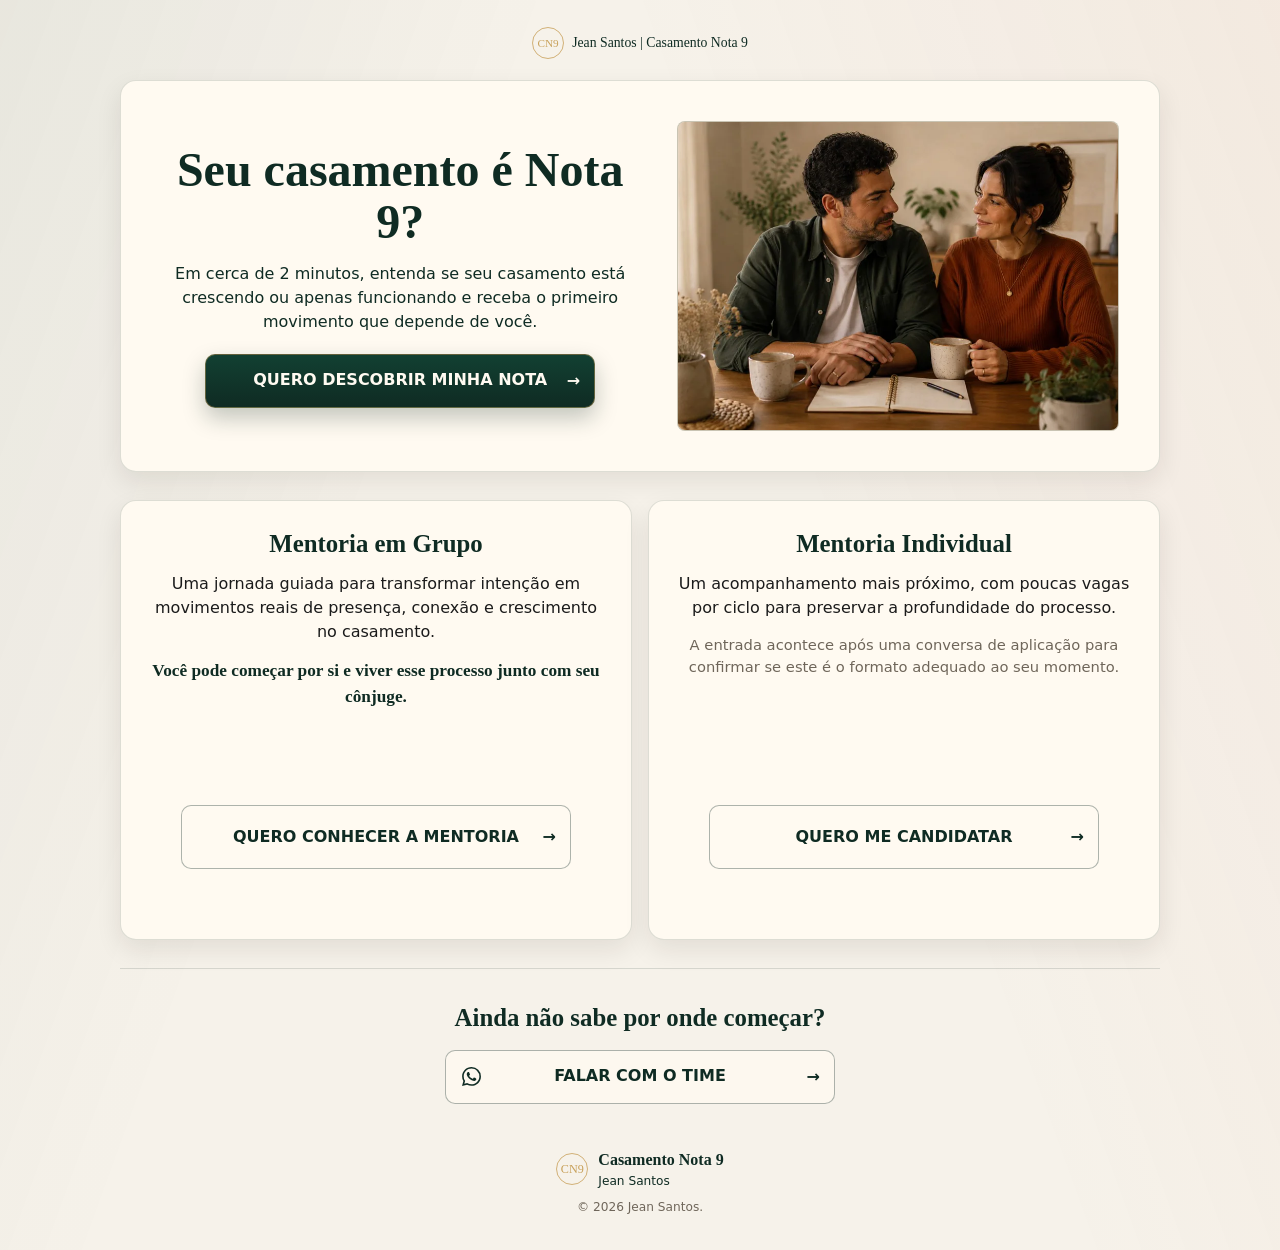
==== commit de90171c: "feat: publish group mentoring funnel" ====
--- a/linkbio/index.html
+++ b/linkbio/index.html
@@ -30,7 +30,7 @@
       </header>
 
       <main class="linkbio-page">
-        <section class="diagnostic-card" aria-labelledby="diagnostic-title">
+        <section class="diagnostic-card" aria-labelledby="diagnostic-title" data-linkbio-section="diagnostico" data-section-order="1">
           <div class="diagnostic-copy">
             <h1 id="diagnostic-title">Seu casamento é Nota 9?</h1>
             <p>Em cerca de 2 minutos, entenda se seu casamento está crescendo ou apenas funcionando e receba o primeiro movimento que depende de você.</p>
@@ -50,22 +50,22 @@
 
         <section class="mentoring-section" aria-label="Acompanhamentos">
           <div class="mentoring-grid">
-            <article class="mentoring-card">
+            <article class="mentoring-card" data-linkbio-section="mentoria_grupo" data-section-order="2">
               <div class="mentoring-copy">
                 <h2>Mentoria em Grupo</h2>
                 <p>Uma jornada guiada para transformar intenção em movimentos reais de presença, conexão e crescimento no casamento.</p>
                 <p class="card-highlight">Você pode começar por si e viver esse processo junto com seu cônjuge.</p>
               </div>
               <div class="card-action">
-                <button class="button button-secondary destination-cta is-disabled" id="group-mentoring-cta" type="button" data-destination="mentoria_grupo" aria-disabled="true" aria-describedby="group-mentoring-status">
+                <a class="button button-secondary destination-cta" id="group-mentoring-cta" data-destination="mentoria_grupo" href="https://casamentonota9.vercel.app/mentoria-em-grupo">
                   <span class="button-label">QUERO CONHECER A MENTORIA</span>
                   <span class="button-arrow" aria-hidden="true">&rarr;</span>
-                </button>
-                <p class="availability-note" id="group-mentoring-status">Página de apresentação em preparação.</p>
+                </a>
+                <p class="availability-note" id="group-mentoring-status" hidden>Página de apresentação em preparação.</p>
               </div>
             </article>
 
-            <article class="mentoring-card">
+            <article class="mentoring-card" data-linkbio-section="mentoria_individual" data-section-order="3">
               <div class="mentoring-copy">
                 <h2>Mentoria Individual</h2>
                 <p>Um acompanhamento mais próximo, com poucas vagas por ciclo para preservar a profundidade do processo.</p>
@@ -81,7 +81,7 @@
           </div>
         </section>
 
-        <section class="care-section" aria-labelledby="care-title">
+        <section class="care-section" aria-labelledby="care-title" data-linkbio-section="time_cuidados" data-section-order="4">
           <h2 id="care-title">Ainda não sabe por onde começar?</h2>
           <a class="button button-secondary destination-cta" id="care-team-cta" data-destination="time_cuidados" href="https://wa.me/554391392143" target="_blank" rel="noopener noreferrer">
             <svg class="whatsapp-icon" aria-hidden="true" viewBox="0 0 24 24" focusable="false">
@@ -103,8 +103,8 @@
     </div>
 
     <script src="/quiz/assets/js/config.js?v=20260721-1" defer></script>
-    <script src="/quiz/assets/js/tracking.js?v=20260722-3" defer></script>
-    <script src="/linkbio/assets/js/config.js?v=20260722-3" defer></script>
-    <script src="/linkbio/assets/js/app.js?v=20260722-3" defer></script>
+    <script src="/quiz/assets/js/tracking.js?v=20260723-1" defer></script>
+    <script src="/linkbio/assets/js/config.js?v=20260723-1" defer></script>
+    <script src="/linkbio/assets/js/app.js?v=20260723-1" defer></script>
   </body>
 </html>
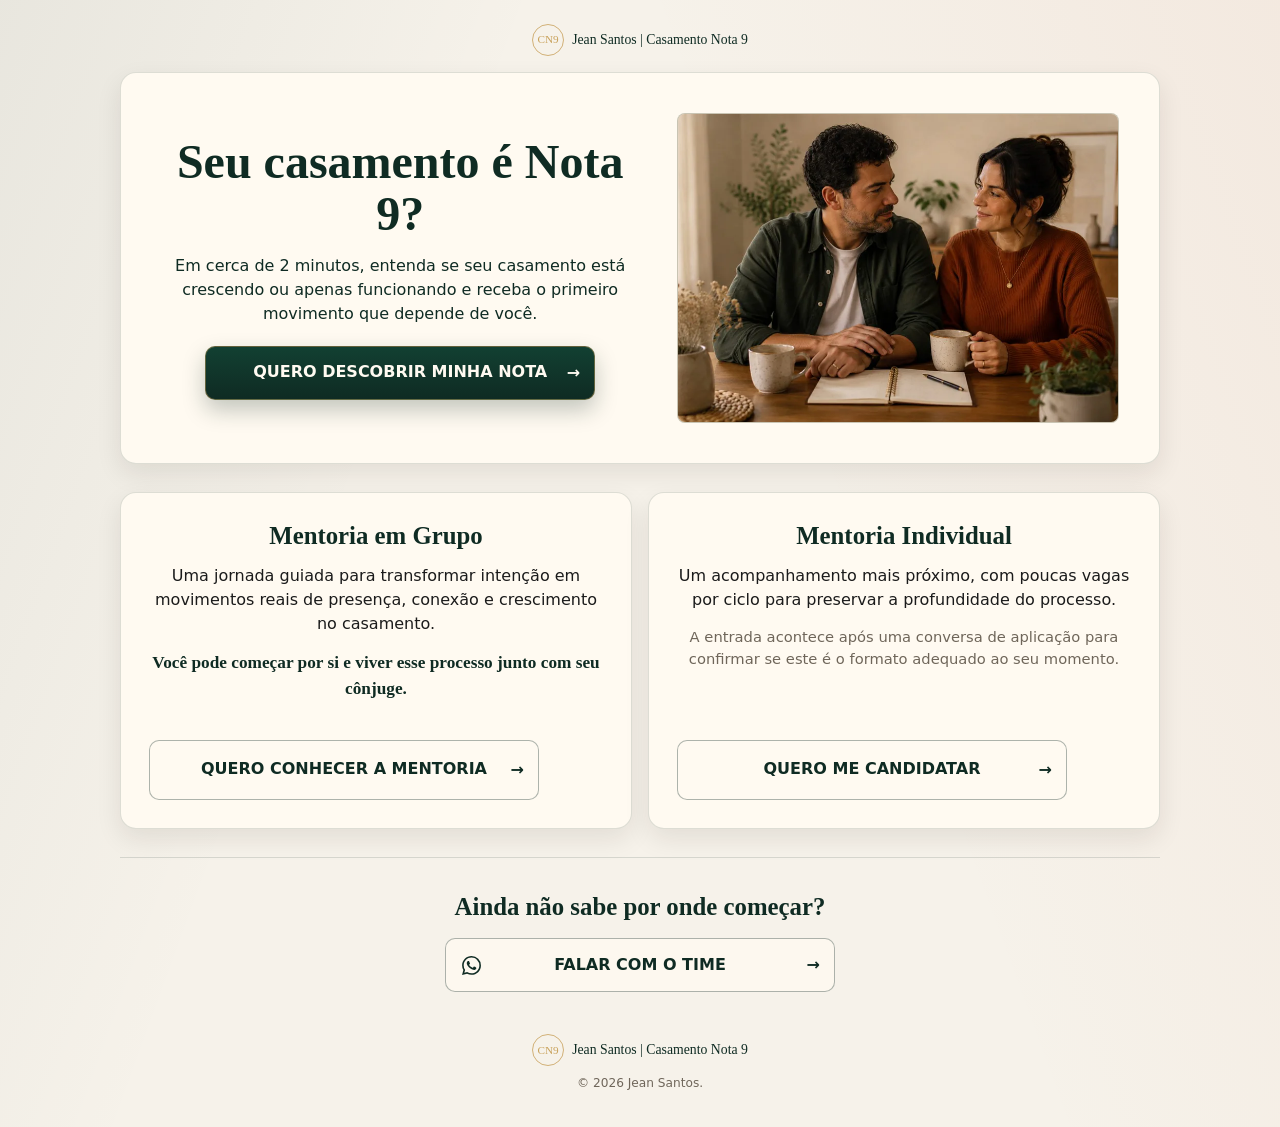
==== commit ba3a2f23: "style: unify signatures and card spacing" ====
--- a/linkbio/index.html
+++ b/linkbio/index.html
@@ -19,8 +19,8 @@
     <title>Casamento Nota 9 | Diagnóstico e Mentorias</title>
     <link rel="icon" href="/quiz/assets/icons/favicon.svg?v=20260721-1" type="image/svg+xml">
     <link rel="preload" href="/linkbio/assets/images/casal-presente.webp" as="image" type="image/webp" fetchpriority="high">
-    <link rel="stylesheet" href="/quiz/assets/css/styles.css?v=20260721-1">
-    <link rel="stylesheet" href="/linkbio/assets/css/styles.css?v=20260722-4">
+    <link rel="stylesheet" href="/quiz/assets/css/styles.css?v=20260723-2">
+    <link rel="stylesheet" href="/linkbio/assets/css/styles.css?v=20260723-5">
   </head>
   <body class="linkbio-body">
     <div class="linkbio-shell">
@@ -94,9 +94,9 @@
       </main>
 
       <footer class="linkbio-footer">
-        <div class="footer-identity">
+        <div class="brand-header footer-identity">
           <span class="brand-mark" aria-hidden="true">CN9</span>
-          <p><strong>Casamento Nota 9</strong><span>Jean Santos</span></p>
+          <span>Jean Santos | Casamento Nota 9</span>
         </div>
         <p>&copy; <span id="copyright-year">2026</span> Jean Santos.</p>
       </footer>
--- a/quiz/assets/css/styles.css
+++ b/quiz/assets/css/styles.css
@@ -134,7 +134,6 @@
 }
 
 .quiz-card {
-  min-height: calc(100svh - 136px);
   display: flex;
   flex-direction: column;
 }
@@ -146,6 +145,7 @@
 
 .brand-header {
   width: min(100%, 440px);
+  min-height: 32px;
   display: flex;
   align-items: center;
   justify-content: center;
@@ -154,7 +154,12 @@
   color: var(--verde);
   font-family: var(--serif);
   font-size: 0.86rem;
+  line-height: 1.2;
   text-align: center;
+}
+
+.brand-header > span:last-child {
+  white-space: nowrap;
 }
 
 .result-shell > .brand-header {
@@ -1375,10 +1380,6 @@
     padding: 32px;
   }
 
-  .quiz-card {
-    min-height: min(780px, calc(100svh - 152px));
-  }
-
   .section-band {
     width: 100%;
     padding: 38px 36px;
@@ -1441,10 +1442,6 @@
   .quiz-card,
   .result-page {
     border-radius: 22px;
-  }
-
-  .quiz-card {
-    min-height: calc(100svh - 126px);
   }
 
   h1 {
--- a/linkbio/assets/css/styles.css
+++ b/linkbio/assets/css/styles.css
@@ -8,7 +8,7 @@
   display: flex;
   flex-direction: column;
   align-items: center;
-  gap: 14px;
+  gap: 12px;
   padding: 12px 10px 24px;
 }
 
@@ -16,10 +16,6 @@
 .linkbio-page,
 .linkbio-footer {
   width: min(100%, 1040px);
-}
-
-.linkbio-header {
-  min-height: 38px;
 }
 
 .linkbio-page {
@@ -114,7 +110,6 @@
   min-width: 0;
   display: flex;
   flex-direction: column;
-  justify-content: space-between;
   padding: 24px 18px 20px;
 }
 
@@ -149,23 +144,16 @@
 }
 
 .card-action {
-  height: 110px;
-  min-height: 110px;
-  display: grid;
-  grid-template-rows: 64px 38px;
-  gap: 8px;
-  align-content: end;
-  margin-top: 12px;
+  margin-top: auto;
+  padding-top: 24px;
 }
 
 .card-action .button {
-  min-height: 64px;
-  height: 100%;
+  min-height: 60px;
 }
 
 .availability-note {
-  align-self: start;
-  margin: 0;
+  margin: 8px 0 0;
   color: var(--muted);
   font-size: 0.78rem;
   text-align: center;
@@ -212,25 +200,10 @@
 }
 
 .footer-identity {
-  display: inline-flex;
-  align-items: center;
-  gap: 10px;
+  width: auto;
   margin-bottom: 8px;
 }
 
-.footer-identity p {
-  display: grid;
-  margin: 0;
-  color: var(--verde);
-  text-align: left;
-}
-
-.footer-identity strong {
-  font-family: var(--serif);
-  font-weight: 600;
-}
-
-.footer-identity span,
 .linkbio-footer > p {
   font-size: 0.76rem;
 }
@@ -241,7 +214,7 @@
 
 @media (min-width: 760px) {
   .linkbio-shell {
-    gap: 18px;
+    gap: 16px;
     padding: 24px 28px 34px;
   }
 
@@ -274,8 +247,7 @@
   }
 
   .mentoring-card {
-    min-height: 440px;
-    padding: 30px 28px 24px;
+    padding: 30px 28px 28px;
   }
 
   .care-section {
